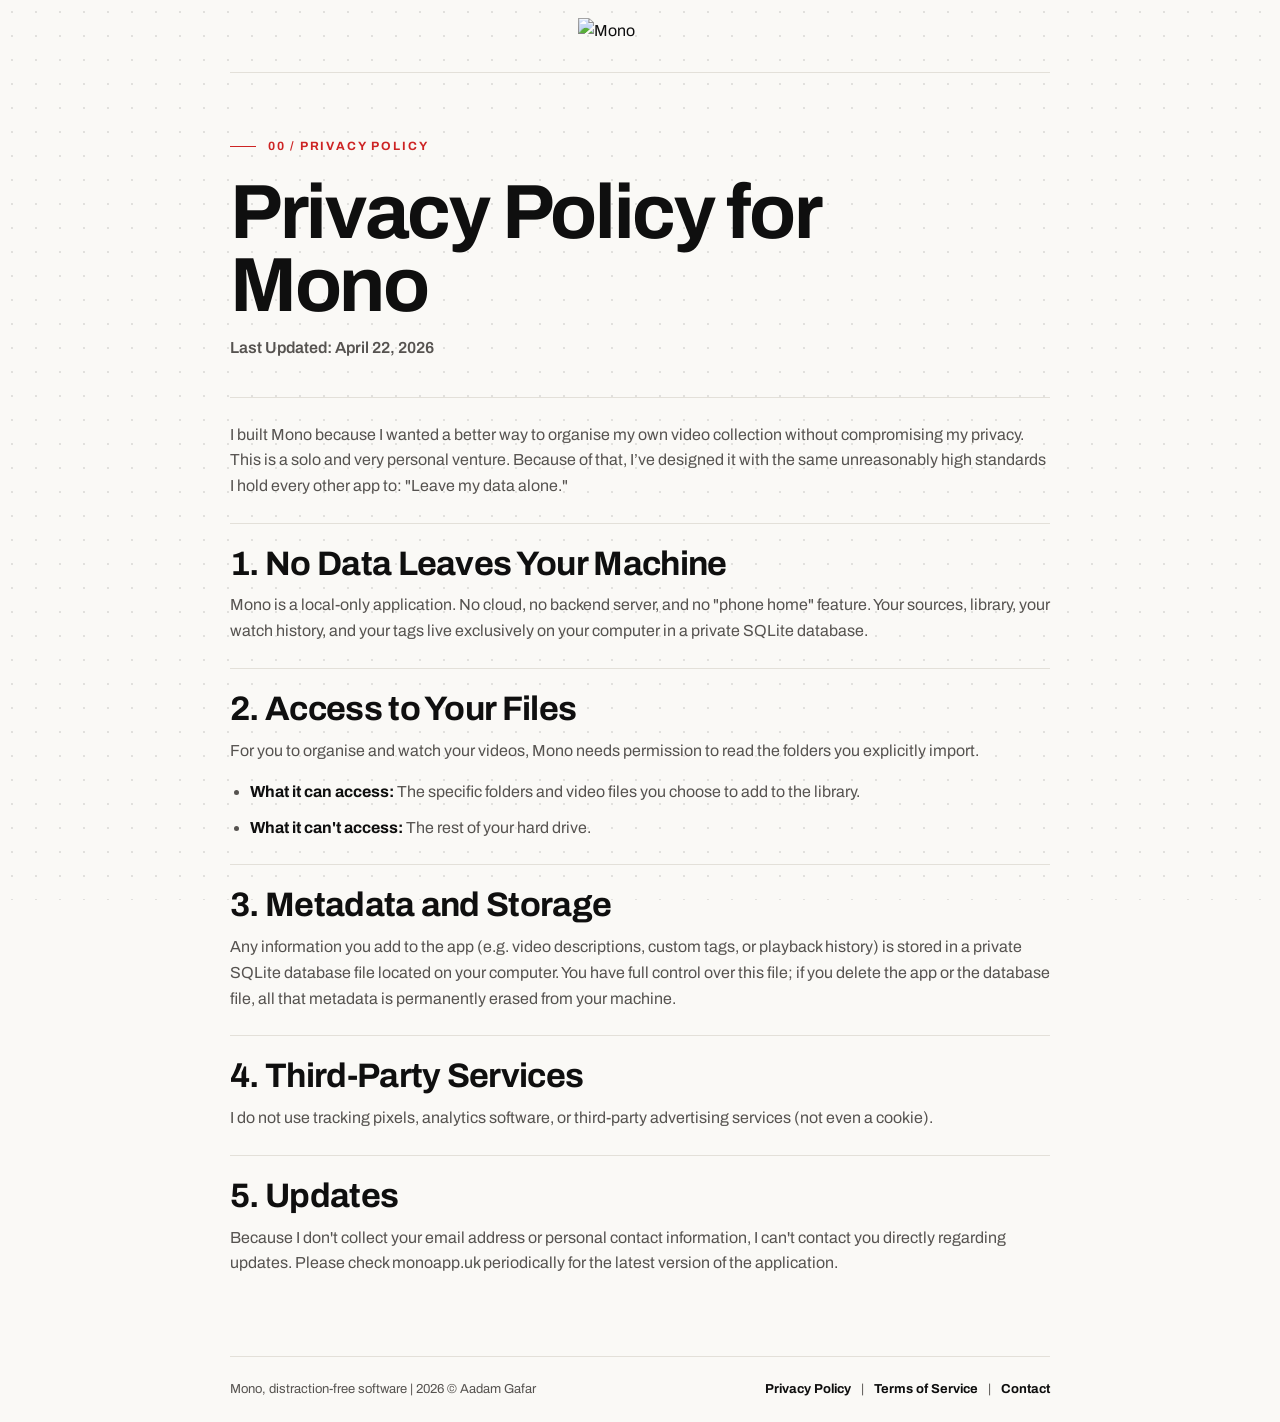
==== privacy.html @ bc96326a "Design spice" ====
<!DOCTYPE html>
<html lang="en">

<head>
  <meta charset="UTF-8">
  <meta name="viewport" content="width=device-width, initial-scale=1.0">
  <meta name="description" content="Privacy policy for Mono, distraction-free software">
  <meta property="og:title" content="Mono Privacy Policy">
  <meta property="og:description" content="Privacy policy for Mono, distraction-free software">
  <meta property="og:type" content="website">
  <meta property="og:url" content="https://monoapp.uk/privacy.html">
  <title>Privacy Policy | Mono</title>
  <link rel="preconnect" href="https://fonts.googleapis.com">
  <link rel="preconnect" href="https://fonts.gstatic.com" crossorigin>
  <link href="https://fonts.googleapis.com/css2?family=Archivo:wght@400;500;600;700&display=swap" rel="stylesheet">
  <link rel="stylesheet" href="style.css">
  <link rel="icon" type="image/svg+xml" href="art/icon.svg">
</head>

<body>
  <header class="site-header" aria-label="Site header">
    <a class="brand" href="index.html" aria-label="Mono home">
      <img src="art/logo_dark_text.svg" alt="Mono" width="124" height="36">
    </a>
  </header>

  <main>
    <article class="policy-page" aria-labelledby="privacy-title">
      <div class="section-label">00 / Privacy Policy</div>
      <h1 id="privacy-title">Privacy Policy for Mono</h1>
      <p class="policy-updated">Last Updated: April 22, 2026</p>

      <section class="policy-section">
        <p>
          I built Mono because I wanted a better way to organise my own video collection without compromising my
          privacy. This is a solo and very personal venture. Because of that, I’ve designed it with the same
          unreasonably high standards I hold every other app to: "Leave my data alone."
        </p>
      </section>

      <section class="policy-section">
        <h2>1. No Data Leaves Your Machine</h2>
        <p>
          Mono is a local-only application. No cloud, no backend server, and no "phone home" feature. Your sources,
          library, your watch history, and your tags live exclusively on your computer in a private SQLite database.
        </p>
      </section>

      <section class="policy-section">
        <h2>2. Access to Your Files</h2>
        <p>
          For you to organise and watch your videos, Mono needs permission to read the folders you explicitly import.
        </p>
        <ul class="policy-list">
          <li><strong>What it can access:</strong> The specific folders and video files you choose to add to the
            library.</li>
          <li><strong>What it can't access:</strong> The rest of your hard drive.</li>
        </ul>
      </section>

      <section class="policy-section">
        <h2>3. Metadata and Storage</h2>
        <p>
          Any information you add to the app (e.g. video descriptions, custom tags, or playback history) is stored in a
          private SQLite database file located on your computer. You have full control over this file; if you delete the
          app or the database file, all that metadata is permanently erased from your machine.
        </p>
      </section>

      <section class="policy-section">
        <h2>4. Third-Party Services</h2>
        <p>
          I do not use tracking pixels, analytics software, or third-party advertising services (not even a cookie).
        </p>
      </section>

      <section class="policy-section">
        <h2>5. Updates</h2>
        <p>
          Because I don't collect your email address or personal contact information, I can't contact you directly
          regarding updates. Please check monoapp.uk periodically for the latest version of the application.
        </p>
      </section>
    </article>
  </main>

  <footer class="site-footer">
    <p>Mono, distraction-free software | 2026 &copy; Aadam Gafar</p>
    <nav class="footer-links" aria-label="Footer links">
      <a href="privacy.html" aria-current="page">Privacy Policy</a>
      <span aria-hidden="true">|</span>
      <a href="terms.html">Terms of Service</a>
      <span aria-hidden="true">|</span>
      <a href="mailto:contact@monoapp.uk">Contact</a>
    </nav>
  </footer>

  <script>
    (function () {
      var mq = window.matchMedia;
      if (!mq || !mq('(pointer: fine)').matches || mq('(prefers-reduced-motion: reduce)').matches) return;

      var canvas = document.createElement('canvas');
      canvas.className = 'dot-canvas';
      canvas.setAttribute('aria-hidden', 'true');
      var ctx = canvas.getContext('2d');
      if (!ctx) return;
      document.body.appendChild(canvas);
      document.documentElement.classList.add('dotfield');

      var GAP = 24, HALF = 12, DOT = 1.1, RADIUS = 116, STRENGTH = 18, TAU = Math.PI * 2;
      var dpr = Math.min(window.devicePixelRatio || 1, 2);
      var w = 0, h = 0, cols = 0, rows = 0;
      var mx = 0, my = 0, active = false, frame = 0;

      function size() {
        dpr = Math.min(window.devicePixelRatio || 1, 2);
        w = window.innerWidth;
        h = window.innerHeight;
        canvas.width = Math.round(w * dpr);
        canvas.height = Math.round(h * dpr);
        canvas.style.width = w + 'px';
        canvas.style.height = h + 'px';
        ctx.setTransform(dpr, 0, 0, dpr, 0, 0);
        cols = Math.ceil(w / GAP);
        rows = Math.ceil(h / GAP);
        draw();
      }

      function draw() {
        frame = 0;
        ctx.clearRect(0, 0, w, h);
        ctx.fillStyle = 'rgba(15, 15, 15, 0.12)';
        ctx.beginPath();
        for (var gx = 0; gx <= cols; gx++) {
          for (var gy = 0; gy <= rows; gy++) {
            var x = gx * GAP + HALF;
            var y = gy * GAP + HALF;
            if (active) {
              var dx = x - mx, dy = y - my;
              var d = Math.sqrt(dx * dx + dy * dy);
              if (d < RADIUS && d > 0.001) {
                var push = STRENGTH * (1 - d / RADIUS);
                x += (dx / d) * push;
                y += (dy / d) * push;
              }
            }
            ctx.moveTo(x + DOT, y);
            ctx.arc(x, y, DOT, 0, TAU);
          }
        }
        ctx.fill();
      }

      function schedule() {
        if (!frame) frame = requestAnimationFrame(draw);
      }

      window.addEventListener('pointermove', function (e) {
        mx = e.clientX;
        my = e.clientY;
        active = true;
        schedule();
      }, { passive: true });

      document.addEventListener('mouseleave', function () {
        active = false;
        schedule();
      });

      var resizeFrame = 0;
      window.addEventListener('resize', function () {
        if (!resizeFrame) {
          resizeFrame = requestAnimationFrame(function () {
            resizeFrame = 0;
            size();
          });
        }
      });

      size();
    })();
  </script>
</body>

</html>
---- style.css ----
* {
  box-sizing: border-box;
}

:root {
  --color-text: #0f0f0f;
  --color-muted: #565350;
  --color-line: #e3e0d9;
  --color-bg: #ffffff;
  --color-bg-soft: #faf9f6;
  --color-red: #cd2424;
  --color-red-bright: #e8392c;
  --max-width: 820px;
  --gutter: clamp(20px, 4vw, 40px);
  --ease: cubic-bezier(0.22, 1, 0.36, 1);
  --ease-soft: cubic-bezier(0.2, 0.8, 0.2, 1);
}

html {
  min-height: 100%;
  scroll-behavior: smooth;
}

body {
  position: relative;
  display: flex;
  flex-direction: column;
  min-height: 100vh;
  margin: 0;
  background-color: var(--color-bg-soft);
  color: var(--color-text);
  font-family: "Archivo", Arial, Helvetica, sans-serif;
  font-size: 16px;
  line-height: 1.6;
  font-feature-settings: "kern" 1, "liga" 1;
  text-rendering: optimizeLegibility;
  -webkit-font-smoothing: antialiased;
  -moz-osx-font-smoothing: grayscale;
}

/*
 * Static dot grid — the no-JS / touch / reduced-motion fallback. When the
 * interactive canvas (.dot-canvas) is mounted, .dotfield hides this layer so
 * the two never stack.
 */
body::before {
  content: "";
  position: fixed;
  inset: 0;
  z-index: -1;
  pointer-events: none;
  background-image: radial-gradient(circle at center, rgba(15, 15, 15, 0.12) 0 1.1px, transparent 1.6px);
  background-size: 24px 24px;
}

.dotfield body::before {
  display: none;
}

/* Interactive dot field: dots are pushed away from the cursor. */
.dot-canvas {
  position: fixed;
  inset: 0;
  z-index: -1;
  pointer-events: none;
}

main {
  flex: 1;
}

::selection {
  background: var(--color-red);
  color: #ffffff;
}

@keyframes enter-soft {
  from {
    opacity: 0;
    transform: translateY(10px);
  }

  to {
    opacity: 1;
    transform: translateY(0);
  }
}

img {
  display: block;
  max-width: 100%;
  height: auto;
}

a {
  color: inherit;
  text-decoration: none;
}

a:focus-visible,
button:focus-visible {
  outline: 2px solid var(--color-red);
  outline-offset: 4px;
}

/* ---------- Header ---------- */

.site-header {
  display: flex;
  align-items: center;
  justify-content: center;
  width: min(100% - 2 * var(--gutter), var(--max-width));
  margin: 0 auto;
  padding: 18px 0;
  animation: enter-soft 520ms var(--ease-soft) both;
}

.brand {
  display: inline-flex;
  align-items: center;
}

.brand img {
  width: 124px;
  height: auto;
}

/* ---------- Type ---------- */

.eyebrow,
.section-label {
  margin: 0 0 18px;
  color: var(--color-red);
  font-size: 12px;
  font-weight: 700;
  letter-spacing: 0.12em;
  line-height: 1.2;
  text-transform: uppercase;
}

.section-label {
  display: inline-flex;
  align-items: center;
  gap: 12px;
  margin-bottom: 22px;
  letter-spacing: 0.16em;
  font-variant-numeric: tabular-nums;
}

.section-label::before {
  content: "";
  width: 26px;
  height: 1px;
  background: var(--color-red);
}

h1,
h2,
h3,
p {
  margin-top: 0;
}

h1 {
  max-width: 760px;
  margin-bottom: 16px;
  font-size: clamp(42px, 6vw, 78px);
  font-weight: 700;
  line-height: 0.96;
  letter-spacing: -0.03em;
}

h2 {
  margin-bottom: 18px;
  font-size: clamp(34px, 4.4vw, 58px);
  font-weight: 700;
  line-height: 0.97;
  letter-spacing: -0.03em;
}

h3 {
  margin-bottom: 10px;
  font-size: 21px;
  line-height: 1.2;
}

.product-copy p,
.product-download {
  color: var(--color-muted);
}

.product-copy > p {
  max-width: 46ch;
}

/* ---------- Download buttons ---------- */

.store-links {
  display: flex;
  flex-wrap: wrap;
  gap: 12px;
}

.download-link {
  display: inline-flex;
  align-items: center;
  justify-content: center;
  gap: 10px;
  min-height: 46px;
  border: 1px solid var(--color-red);
  padding: 12px 18px;
  background: var(--color-red);
  color: #ffffff;
  font-size: 14px;
  font-weight: 700;
  line-height: 1;
  transition: background-color 0.3s var(--ease), border-color 0.3s var(--ease);
}

.download-link:hover {
  background: var(--color-text);
  border-color: var(--color-text);
}

.download-link-icon {
  width: 18px;
  height: 18px;
  flex: 0 0 18px;
  filter: brightness(0) invert(1);
}

/* ---------- Product sections ---------- */

.product-section {
  width: min(100% - 2 * var(--gutter), var(--max-width));
  margin: 0 auto;
  border-top: 1px solid var(--color-line);
  padding: clamp(56px, 9vw, 124px) 0;
}

.product-section:first-of-type {
  padding-top: clamp(40px, 6vw, 84px);
}

.product-grid {
  display: grid;
  grid-template-columns: minmax(0, 1.05fr) minmax(280px, 0.95fr);
  align-items: center;
  gap: clamp(32px, 5vw, 84px);
}

.product-grid-visual-first {
  grid-template-columns: minmax(280px, 0.95fr) minmax(0, 1.05fr);
}

.product-grid-visual-first .product-copy {
  grid-column: 2;
}

.product-grid-visual-first .product-visual {
  grid-column: 1;
  grid-row: 1;
}

.product-copy {
  max-width: 560px;
}

.feature-list {
  display: grid;
  gap: 0;
  margin: 26px 0 0;
  padding: 0;
  list-style: none;
}

.feature-list li {
  border-top: 1px solid var(--color-line);
  padding: 13px 0;
  font-weight: 600;
}

.product-download {
  margin-top: 28px;
}

/* ---------- Product visual ---------- */

.product-visual {
  margin: 0;
}

/* ---------- Policy pages ---------- */

.policy-page {
  width: min(100% - 2 * var(--gutter), 820px);
  margin: 0 auto;
  border-top: 1px solid var(--color-line);
  padding: clamp(32px, 5vw, 56px) 0 64px;
  animation: enter-soft 560ms var(--ease-soft) both;
}

.policy-page h1 {
  margin-bottom: 12px;
}

.policy-updated {
  margin-bottom: 36px;
  color: var(--color-muted);
  font-weight: 600;
}

.policy-section {
  border-top: 1px solid var(--color-line);
  padding: 24px 0 0;
  animation: enter-soft 560ms var(--ease-soft) both;
}

.policy-section + .policy-section {
  margin-top: 24px;
}

.policy-section h2 {
  margin-bottom: 12px;
  font-size: clamp(24px, 3vw, 34px);
  letter-spacing: -0.02em;
}

.policy-section p {
  color: var(--color-muted);
}

.policy-section a {
  color: var(--color-red);
  font-weight: 600;
}

.policy-list {
  display: grid;
  gap: 10px;
  margin: 14px 0 0;
  padding-left: 20px;
  color: var(--color-muted);
}

.policy-list strong {
  color: var(--color-text);
}

.policy-contact {
  margin-top: 8px;
}

/* ---------- Footer ---------- */

.site-footer {
  display: flex;
  align-items: center;
  justify-content: space-between;
  gap: 16px;
  width: min(100% - 2 * var(--gutter), var(--max-width));
  margin: auto auto 0;
  border-top: 1px solid var(--color-line);
  padding: 22px 0;
  color: var(--color-muted);
  font-size: 13px;
  animation: enter-soft 520ms var(--ease-soft) 240ms both;
}

.site-footer p {
  margin: 0;
}

.footer-links {
  display: inline-flex;
  align-items: center;
  gap: 10px;
  color: var(--color-muted);
}

.site-footer a {
  color: var(--color-text);
  font-weight: 700;
  white-space: nowrap;
  transition: color 0.3s var(--ease);
}

.footer-links a:hover {
  color: var(--color-red);
}

/* ---------- Scroll reveal (progressive enhancement) ---------- */

html.js .reveal {
  opacity: 0;
  transform: translateY(22px);
  transition: opacity 0.85s var(--ease), transform 0.85s var(--ease);
  will-change: opacity, transform;
}

html.js .product-visual.reveal {
  transform: translateY(26px) scale(0.99);
  transition-delay: 0.08s;
}

html.js .reveal.is-visible {
  opacity: 1;
  transform: none;
}

/* ---------- Responsive ---------- */

@media (max-width: 900px) {
  .store-links {
    align-items: flex-start;
  }

  .product-grid,
  .product-grid-visual-first {
    grid-template-columns: 1fr;
  }

  .product-grid-visual-first .product-copy,
  .product-grid-visual-first .product-visual {
    grid-column: auto;
    grid-row: auto;
  }

  .product-copy {
    max-width: none;
    width: 100%;
  }
}

@media (max-width: 560px) {
  .site-footer,
  .product-section,
  .policy-page {
    width: min(100% - 24px, var(--max-width));
  }

  .download-link {
    width: 100%;
  }

  .site-footer {
    align-items: flex-start;
    flex-direction: column;
  }

  .site-footer a {
    white-space: normal;
  }
}

@media (prefers-reduced-motion: reduce) {
  *,
  *::before,
  *::after {
    animation-duration: 1ms !important;
    animation-iteration-count: 1 !important;
    scroll-behavior: auto !important;
  }

  html.js .reveal {
    opacity: 1 !important;
    transform: none !important;
    transition: none !important;
  }
}
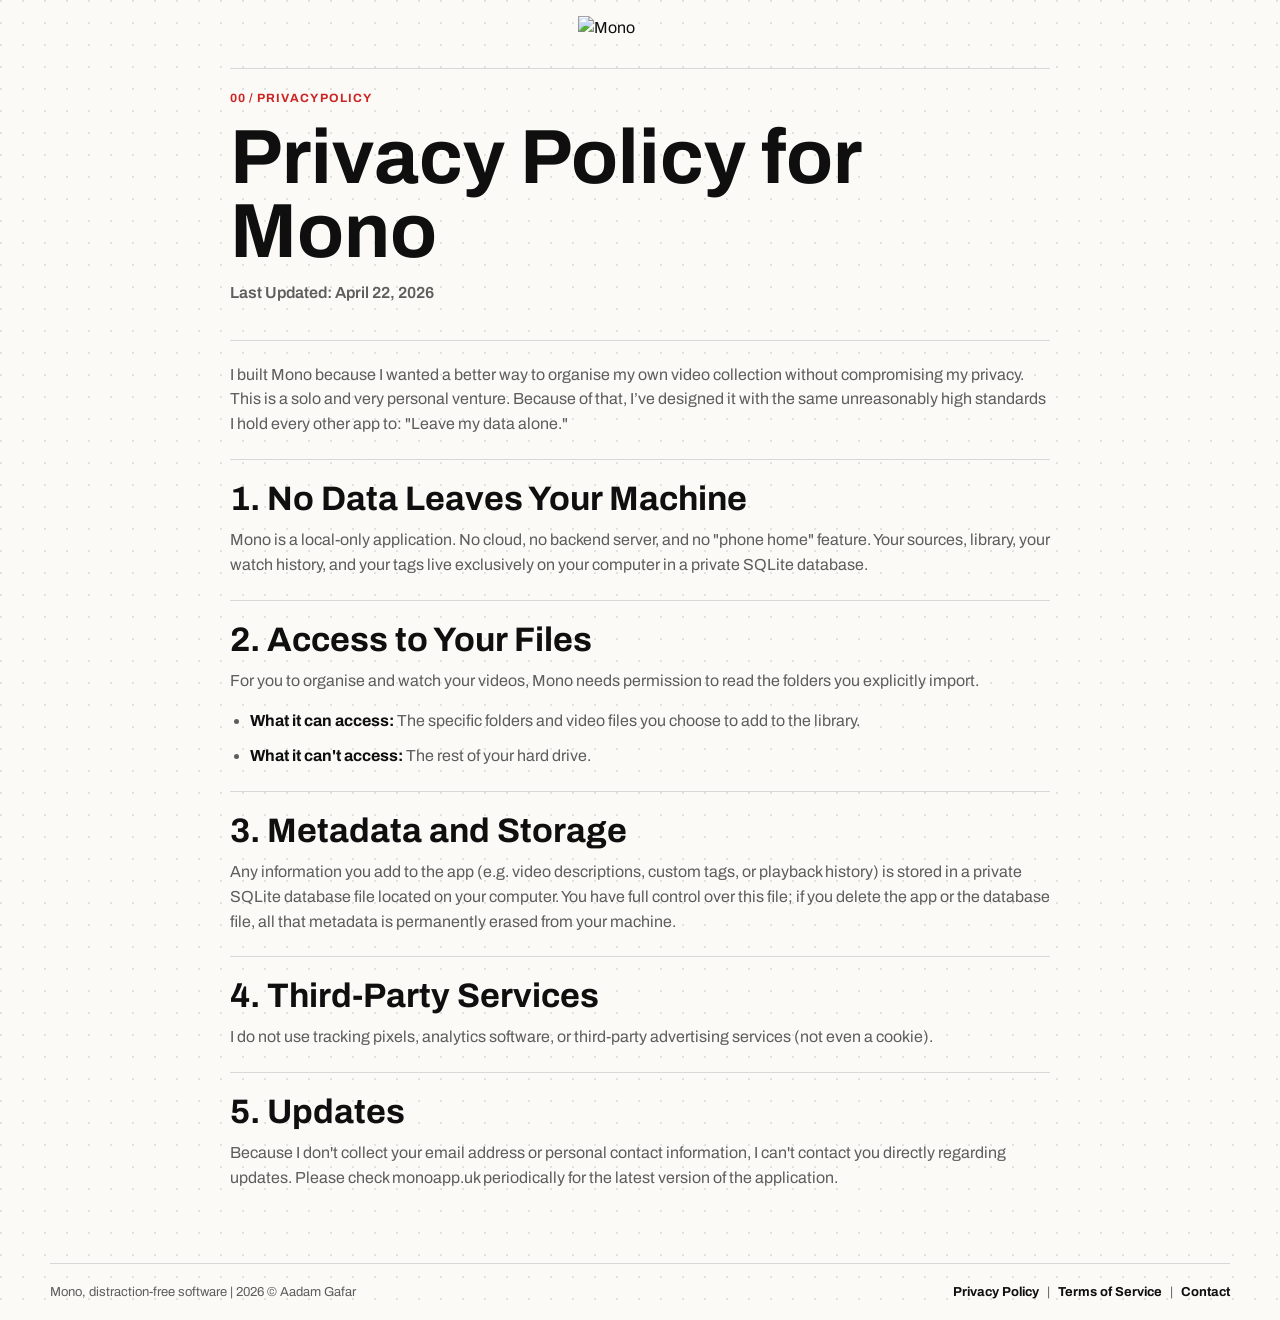
==== commit 29d9f460: "Revert "Design spice" This reverts commit bc96326ad27dcc30fa6c49ba5573e80864a819ed." ====
--- a/privacy.html
+++ b/privacy.html
@@ -94,93 +94,6 @@
       <a href="mailto:contact@monoapp.uk">Contact</a>
     </nav>
   </footer>
-
-  <script>
-    (function () {
-      var mq = window.matchMedia;
-      if (!mq || !mq('(pointer: fine)').matches || mq('(prefers-reduced-motion: reduce)').matches) return;
-
-      var canvas = document.createElement('canvas');
-      canvas.className = 'dot-canvas';
-      canvas.setAttribute('aria-hidden', 'true');
-      var ctx = canvas.getContext('2d');
-      if (!ctx) return;
-      document.body.appendChild(canvas);
-      document.documentElement.classList.add('dotfield');
-
-      var GAP = 24, HALF = 12, DOT = 1.1, RADIUS = 116, STRENGTH = 18, TAU = Math.PI * 2;
-      var dpr = Math.min(window.devicePixelRatio || 1, 2);
-      var w = 0, h = 0, cols = 0, rows = 0;
-      var mx = 0, my = 0, active = false, frame = 0;
-
-      function size() {
-        dpr = Math.min(window.devicePixelRatio || 1, 2);
-        w = window.innerWidth;
-        h = window.innerHeight;
-        canvas.width = Math.round(w * dpr);
-        canvas.height = Math.round(h * dpr);
-        canvas.style.width = w + 'px';
-        canvas.style.height = h + 'px';
-        ctx.setTransform(dpr, 0, 0, dpr, 0, 0);
-        cols = Math.ceil(w / GAP);
-        rows = Math.ceil(h / GAP);
-        draw();
-      }
-
-      function draw() {
-        frame = 0;
-        ctx.clearRect(0, 0, w, h);
-        ctx.fillStyle = 'rgba(15, 15, 15, 0.12)';
-        ctx.beginPath();
-        for (var gx = 0; gx <= cols; gx++) {
-          for (var gy = 0; gy <= rows; gy++) {
-            var x = gx * GAP + HALF;
-            var y = gy * GAP + HALF;
-            if (active) {
-              var dx = x - mx, dy = y - my;
-              var d = Math.sqrt(dx * dx + dy * dy);
-              if (d < RADIUS && d > 0.001) {
-                var push = STRENGTH * (1 - d / RADIUS);
-                x += (dx / d) * push;
-                y += (dy / d) * push;
-              }
-            }
-            ctx.moveTo(x + DOT, y);
-            ctx.arc(x, y, DOT, 0, TAU);
-          }
-        }
-        ctx.fill();
-      }
-
-      function schedule() {
-        if (!frame) frame = requestAnimationFrame(draw);
-      }
-
-      window.addEventListener('pointermove', function (e) {
-        mx = e.clientX;
-        my = e.clientY;
-        active = true;
-        schedule();
-      }, { passive: true });
-
-      document.addEventListener('mouseleave', function () {
-        active = false;
-        schedule();
-      });
-
-      var resizeFrame = 0;
-      window.addEventListener('resize', function () {
-        if (!resizeFrame) {
-          resizeFrame = requestAnimationFrame(function () {
-            resizeFrame = 0;
-            size();
-          });
-        }
-      });
-
-      size();
-    })();
-  </script>
 </body>
 
 </html>
--- a/style.css
+++ b/style.css
@@ -4,16 +4,12 @@
 
 :root {
   --color-text: #0f0f0f;
-  --color-muted: #565350;
-  --color-line: #e3e0d9;
+  --color-muted: #5d5d5d;
+  --color-line: #d8d8d8;
   --color-bg: #ffffff;
-  --color-bg-soft: #faf9f6;
+  --color-bg-soft: #fbfaf7;
   --color-red: #cd2424;
-  --color-red-bright: #e8392c;
-  --max-width: 820px;
-  --gutter: clamp(20px, 4vw, 40px);
-  --ease: cubic-bezier(0.22, 1, 0.36, 1);
-  --ease-soft: cubic-bezier(0.2, 0.8, 0.2, 1);
+  --max-width: 1180px;
 }
 
 html {
@@ -22,56 +18,23 @@
 }
 
 body {
-  position: relative;
   display: flex;
   flex-direction: column;
   min-height: 100vh;
   margin: 0;
-  background-color: var(--color-bg-soft);
+  background:
+    radial-gradient(circle at 1px 1px, rgba(15, 15, 15, 0.11) 1.15px, transparent 1.35px),
+    linear-gradient(var(--color-bg-soft), var(--color-bg-soft));
+  background-size: 22px 22px, auto;
   color: var(--color-text);
   font-family: "Archivo", Arial, Helvetica, sans-serif;
   font-size: 16px;
-  line-height: 1.6;
-  font-feature-settings: "kern" 1, "liga" 1;
+  line-height: 1.55;
   text-rendering: optimizeLegibility;
-  -webkit-font-smoothing: antialiased;
-  -moz-osx-font-smoothing: grayscale;
-}
-
-/*
- * Static dot grid — the no-JS / touch / reduced-motion fallback. When the
- * interactive canvas (.dot-canvas) is mounted, .dotfield hides this layer so
- * the two never stack.
- */
-body::before {
-  content: "";
-  position: fixed;
-  inset: 0;
-  z-index: -1;
-  pointer-events: none;
-  background-image: radial-gradient(circle at center, rgba(15, 15, 15, 0.12) 0 1.1px, transparent 1.6px);
-  background-size: 24px 24px;
-}
-
-.dotfield body::before {
-  display: none;
-}
-
-/* Interactive dot field: dots are pushed away from the cursor. */
-.dot-canvas {
-  position: fixed;
-  inset: 0;
-  z-index: -1;
-  pointer-events: none;
 }
 
 main {
   flex: 1;
-}
-
-::selection {
-  background: var(--color-red);
-  color: #ffffff;
 }
 
 @keyframes enter-soft {
@@ -86,6 +49,28 @@
   }
 }
 
+@keyframes enter-visual {
+  from {
+    opacity: 0;
+    transform: translateY(8px) scale(0.985);
+  }
+
+  to {
+    opacity: 1;
+    transform: translateY(0) scale(1);
+  }
+}
+
+@keyframes draw-divider {
+  from {
+    border-top-color: transparent;
+  }
+
+  to {
+    border-top-color: var(--color-line);
+  }
+}
+
 img {
   display: block;
   max-width: 100%;
@@ -103,16 +88,14 @@
   outline-offset: 4px;
 }
 
-/* ---------- Header ---------- */
-
 .site-header {
   display: flex;
   align-items: center;
   justify-content: center;
-  width: min(100% - 2 * var(--gutter), var(--max-width));
+  width: min(100% - 32px, var(--max-width));
   margin: 0 auto;
-  padding: 18px 0;
-  animation: enter-soft 520ms var(--ease-soft) both;
+  padding: 16px 0;
+  animation: enter-soft 480ms cubic-bezier(0.2, 0.8, 0.2, 1) both;
 }
 
 .brand {
@@ -125,33 +108,15 @@
   height: auto;
 }
 
-/* ---------- Type ---------- */
-
 .eyebrow,
 .section-label {
-  margin: 0 0 18px;
+  margin: 0 0 16px;
   color: var(--color-red);
   font-size: 12px;
   font-weight: 700;
-  letter-spacing: 0.12em;
+  letter-spacing: 0.08em;
   line-height: 1.2;
   text-transform: uppercase;
-}
-
-.section-label {
-  display: inline-flex;
-  align-items: center;
-  gap: 12px;
-  margin-bottom: 22px;
-  letter-spacing: 0.16em;
-  font-variant-numeric: tabular-nums;
-}
-
-.section-label::before {
-  content: "";
-  width: 26px;
-  height: 1px;
-  background: var(--color-red);
 }
 
 h1,
@@ -163,19 +128,19 @@
 
 h1 {
   max-width: 760px;
-  margin-bottom: 16px;
+  margin-bottom: 14px;
   font-size: clamp(42px, 6vw, 78px);
   font-weight: 700;
   line-height: 0.96;
-  letter-spacing: -0.03em;
+  letter-spacing: 0;
 }
 
 h2 {
-  margin-bottom: 18px;
-  font-size: clamp(34px, 4.4vw, 58px);
+  margin-bottom: 16px;
+  font-size: clamp(32px, 4vw, 54px);
   font-weight: 700;
-  line-height: 0.97;
-  letter-spacing: -0.03em;
+  line-height: 1;
+  letter-spacing: 0;
 }
 
 h3 {
@@ -189,12 +154,6 @@
   color: var(--color-muted);
 }
 
-.product-copy > p {
-  max-width: 46ch;
-}
-
-/* ---------- Download buttons ---------- */
-
 .store-links {
   display: flex;
   flex-wrap: wrap;
@@ -207,19 +166,11 @@
   justify-content: center;
   gap: 10px;
   min-height: 46px;
-  border: 1px solid var(--color-red);
+  border: 1px solid var(--color-text);
   padding: 12px 18px;
-  background: var(--color-red);
-  color: #ffffff;
   font-size: 14px;
   font-weight: 700;
   line-height: 1;
-  transition: background-color 0.3s var(--ease), border-color 0.3s var(--ease);
-}
-
-.download-link:hover {
-  background: var(--color-text);
-  border-color: var(--color-text);
 }
 
 .download-link-icon {
@@ -229,75 +180,45 @@
   filter: brightness(0) invert(1);
 }
 
-/* ---------- Product sections ---------- */
+.download-link {
+  border-color: var(--color-red);
+  background: var(--color-red);
+  color: #ffffff;
+}
+
+.download-link:hover {
+  background: var(--color-text);
+  border-color: var(--color-text);
+  color: #ffffff;
+}
+
+.product-visual {
+  margin: 0;
+  animation: enter-visual 620ms cubic-bezier(0.2, 0.8, 0.2, 1) both;
+}
 
 .product-section {
-  width: min(100% - 2 * var(--gutter), var(--max-width));
+  width: min(100% - 32px, var(--max-width));
   margin: 0 auto;
   border-top: 1px solid var(--color-line);
-  padding: clamp(56px, 9vw, 124px) 0;
-}
-
-.product-section:first-of-type {
-  padding-top: clamp(40px, 6vw, 84px);
-}
-
-.product-grid {
-  display: grid;
-  grid-template-columns: minmax(0, 1.05fr) minmax(280px, 0.95fr);
-  align-items: center;
-  gap: clamp(32px, 5vw, 84px);
-}
-
-.product-grid-visual-first {
-  grid-template-columns: minmax(280px, 0.95fr) minmax(0, 1.05fr);
-}
-
-.product-grid-visual-first .product-copy {
-  grid-column: 2;
-}
-
-.product-grid-visual-first .product-visual {
-  grid-column: 1;
-  grid-row: 1;
-}
-
-.product-copy {
-  max-width: 560px;
-}
-
-.feature-list {
-  display: grid;
-  gap: 0;
-  margin: 26px 0 0;
-  padding: 0;
-  list-style: none;
-}
-
-.feature-list li {
-  border-top: 1px solid var(--color-line);
-  padding: 13px 0;
-  font-weight: 600;
-}
-
-.product-download {
-  margin-top: 28px;
-}
-
-/* ---------- Product visual ---------- */
-
-.product-visual {
-  margin: 0;
-}
-
-/* ---------- Policy pages ---------- */
+  padding: 18px 0;
+  animation: draw-divider 500ms ease both;
+}
+
+.product-section:nth-child(1) {
+  animation-delay: 80ms;
+}
+
+.product-section:nth-child(2) {
+  animation-delay: 180ms;
+}
 
 .policy-page {
-  width: min(100% - 2 * var(--gutter), 820px);
+  width: min(100% - 32px, 820px);
   margin: 0 auto;
   border-top: 1px solid var(--color-line);
-  padding: clamp(32px, 5vw, 56px) 0 64px;
-  animation: enter-soft 560ms var(--ease-soft) both;
+  padding: 22px 0 56px;
+  animation: draw-divider 500ms ease both;
 }
 
 .policy-page h1 {
@@ -305,34 +226,28 @@
 }
 
 .policy-updated {
-  margin-bottom: 36px;
+  margin-bottom: 34px;
   color: var(--color-muted);
   font-weight: 600;
 }
 
 .policy-section {
   border-top: 1px solid var(--color-line);
-  padding: 24px 0 0;
-  animation: enter-soft 560ms var(--ease-soft) both;
+  padding: 22px 0 0;
+  animation: enter-soft 560ms cubic-bezier(0.2, 0.8, 0.2, 1) both;
 }
 
 .policy-section + .policy-section {
-  margin-top: 24px;
+  margin-top: 22px;
 }
 
 .policy-section h2 {
   margin-bottom: 12px;
   font-size: clamp(24px, 3vw, 34px);
-  letter-spacing: -0.02em;
 }
 
 .policy-section p {
   color: var(--color-muted);
-}
-
-.policy-section a {
-  color: var(--color-red);
-  font-weight: 600;
 }
 
 .policy-list {
@@ -351,20 +266,77 @@
   margin-top: 8px;
 }
 
-/* ---------- Footer ---------- */
+.product-grid {
+  display: grid;
+  grid-template-columns: minmax(0, 1.08fr) minmax(280px, 0.92fr);
+  align-items: center;
+  gap: clamp(12px, 2vw, 24px);
+}
+
+.product-grid-visual-first {
+  grid-template-columns: minmax(280px, 0.92fr) minmax(0, 1.08fr);
+}
+
+.product-grid-visual-first .product-copy {
+  grid-column: 2;
+}
+
+.product-grid-visual-first .product-visual {
+  grid-column: 1;
+  grid-row: 1;
+}
+
+.product-copy {
+  max-width: 560px;
+  animation: enter-soft 560ms cubic-bezier(0.2, 0.8, 0.2, 1) both;
+}
+
+.product-section:nth-child(1) .product-copy {
+  animation-delay: 130ms;
+}
+
+.product-section:nth-child(1) .product-visual {
+  animation-delay: 210ms;
+}
+
+.product-section:nth-child(2) .product-copy {
+  animation-delay: 260ms;
+}
+
+.product-section:nth-child(2) .product-visual {
+  animation-delay: 340ms;
+}
+
+.feature-list {
+  display: grid;
+  gap: 12px;
+  margin: 18px 0 0;
+  padding: 0;
+  list-style: none;
+}
+
+.feature-list li {
+  border-top: 1px solid var(--color-line);
+  padding-top: 10px;
+  font-weight: 600;
+}
+
+.product-download {
+  margin-top: 20px;
+}
 
 .site-footer {
   display: flex;
   align-items: center;
   justify-content: space-between;
   gap: 16px;
-  width: min(100% - 2 * var(--gutter), var(--max-width));
+  width: min(100% - 32px, var(--max-width));
   margin: auto auto 0;
   border-top: 1px solid var(--color-line);
-  padding: 22px 0;
+  padding: 18px 0;
   color: var(--color-muted);
   font-size: 13px;
-  animation: enter-soft 520ms var(--ease-soft) 240ms both;
+  animation: enter-soft 520ms cubic-bezier(0.2, 0.8, 0.2, 1) 440ms both;
 }
 
 .site-footer p {
@@ -374,45 +346,31 @@
 .footer-links {
   display: inline-flex;
   align-items: center;
-  gap: 10px;
-  color: var(--color-muted);
-}
-
-.site-footer a {
+  gap: 8px;
+  color: var(--color-muted);
+}
+
+.site-footer a,
+.footer-links a {
   color: var(--color-text);
   font-weight: 700;
+  text-align: right;
   white-space: nowrap;
-  transition: color 0.3s var(--ease);
-}
-
+}
+
+.site-footer a:hover,
 .footer-links a:hover {
   color: var(--color-red);
 }
 
-/* ---------- Scroll reveal (progressive enhancement) ---------- */
-
-html.js .reveal {
-  opacity: 0;
-  transform: translateY(22px);
-  transition: opacity 0.85s var(--ease), transform 0.85s var(--ease);
-  will-change: opacity, transform;
-}
-
-html.js .product-visual.reveal {
-  transform: translateY(26px) scale(0.99);
-  transition-delay: 0.08s;
-}
-
-html.js .reveal.is-visible {
-  opacity: 1;
-  transform: none;
-}
-
-/* ---------- Responsive ---------- */
-
 @media (max-width: 900px) {
+  .site-header,
   .store-links {
     align-items: flex-start;
+  }
+
+  .site-header {
+    flex-direction: column;
   }
 
   .product-grid,
@@ -430,9 +388,14 @@
     max-width: none;
     width: 100%;
   }
+
+  .product-section {
+    padding: 18px 0;
+  }
 }
 
 @media (max-width: 560px) {
+  .site-header,
   .site-footer,
   .product-section,
   .policy-page {
@@ -448,7 +411,9 @@
     flex-direction: column;
   }
 
-  .site-footer a {
+  .site-footer a,
+  .footer-links a {
+    text-align: left;
     white-space: normal;
   }
 }
@@ -461,10 +426,4 @@
     animation-iteration-count: 1 !important;
     scroll-behavior: auto !important;
   }
-
-  html.js .reveal {
-    opacity: 1 !important;
-    transform: none !important;
-    transition: none !important;
-  }
-}
+}
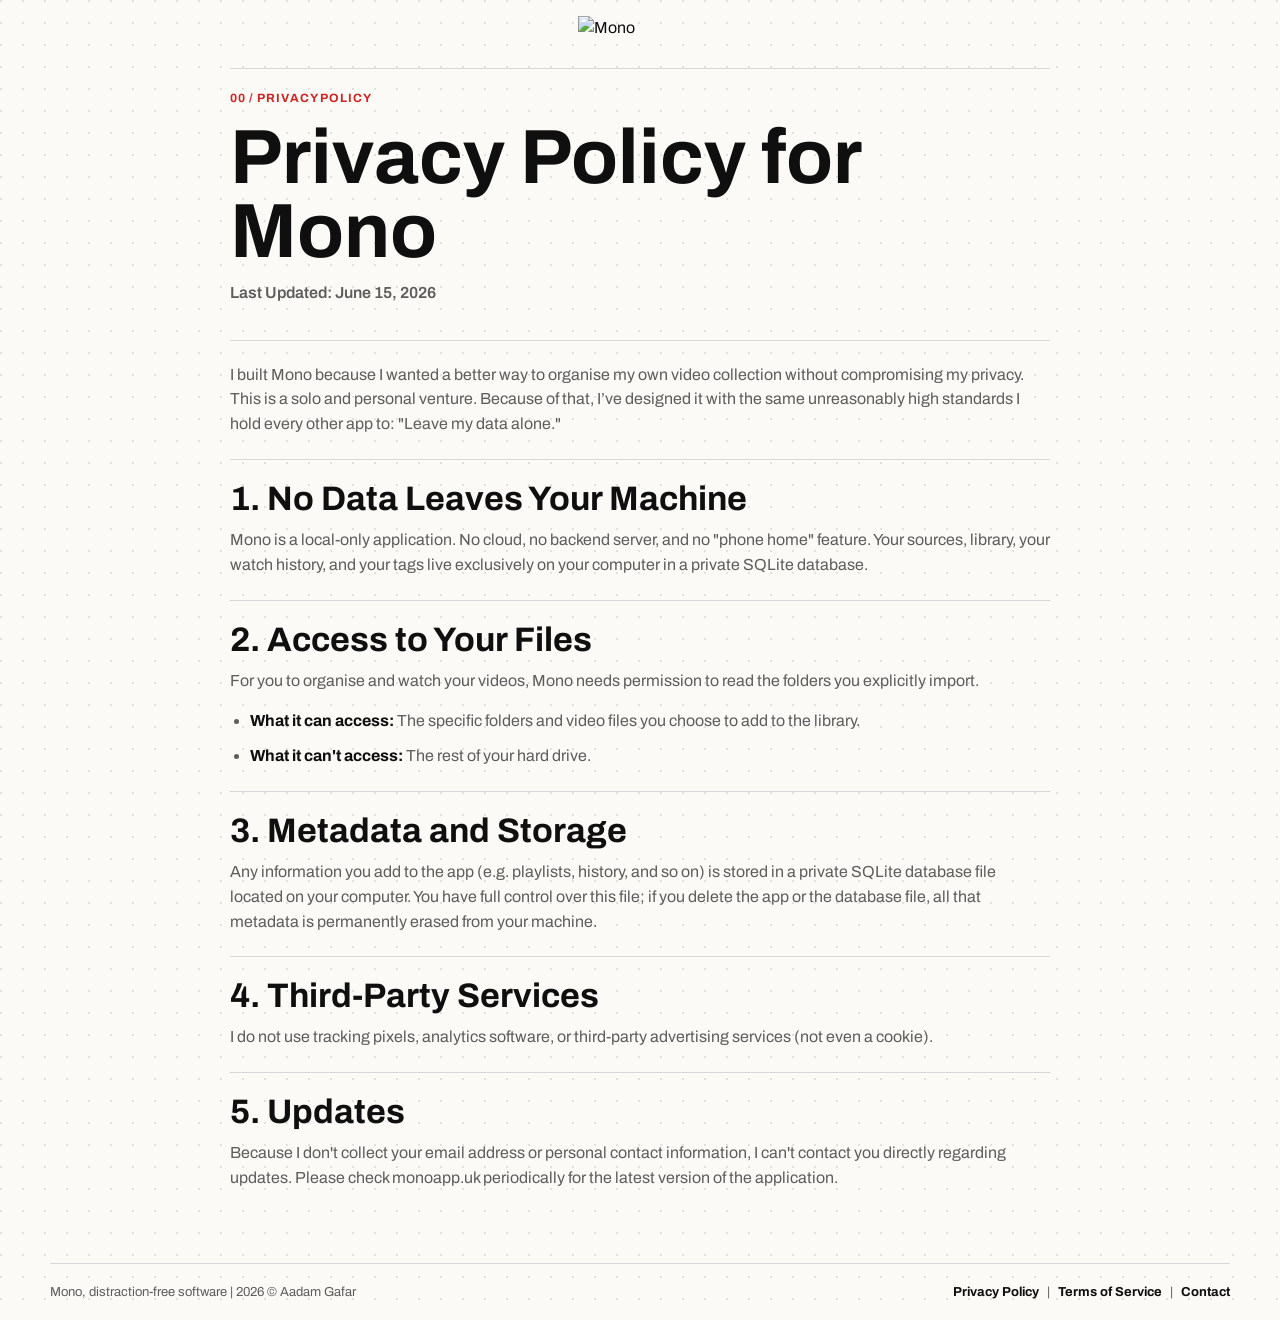
==== commit 6130cde9: "Tightened wording" ====
--- a/privacy.html
+++ b/privacy.html
@@ -28,12 +28,12 @@
     <article class="policy-page" aria-labelledby="privacy-title">
       <div class="section-label">00 / Privacy Policy</div>
       <h1 id="privacy-title">Privacy Policy for Mono</h1>
-      <p class="policy-updated">Last Updated: April 22, 2026</p>
+      <p class="policy-updated">Last Updated: June 15, 2026</p>
 
       <section class="policy-section">
         <p>
           I built Mono because I wanted a better way to organise my own video collection without compromising my
-          privacy. This is a solo and very personal venture. Because of that, I’ve designed it with the same
+          privacy. This is a solo and personal venture. Because of that, I’ve designed it with the same
           unreasonably high standards I hold every other app to: "Leave my data alone."
         </p>
       </section>
@@ -61,7 +61,7 @@
       <section class="policy-section">
         <h2>3. Metadata and Storage</h2>
         <p>
-          Any information you add to the app (e.g. video descriptions, custom tags, or playback history) is stored in a
+          Any information you add to the app (e.g. playlists, history, and so on) is stored in a
           private SQLite database file located on your computer. You have full control over this file; if you delete the
           app or the database file, all that metadata is permanently erased from your machine.
         </p>
--- a/style.css
+++ b/style.css
@@ -198,7 +198,7 @@
 }
 
 .product-section {
-  width: min(100% - 32px, var(--max-width));
+  width: min(100% - 32px, 820px);
   margin: 0 auto;
   border-top: 1px solid var(--color-line);
   padding: 18px 0;
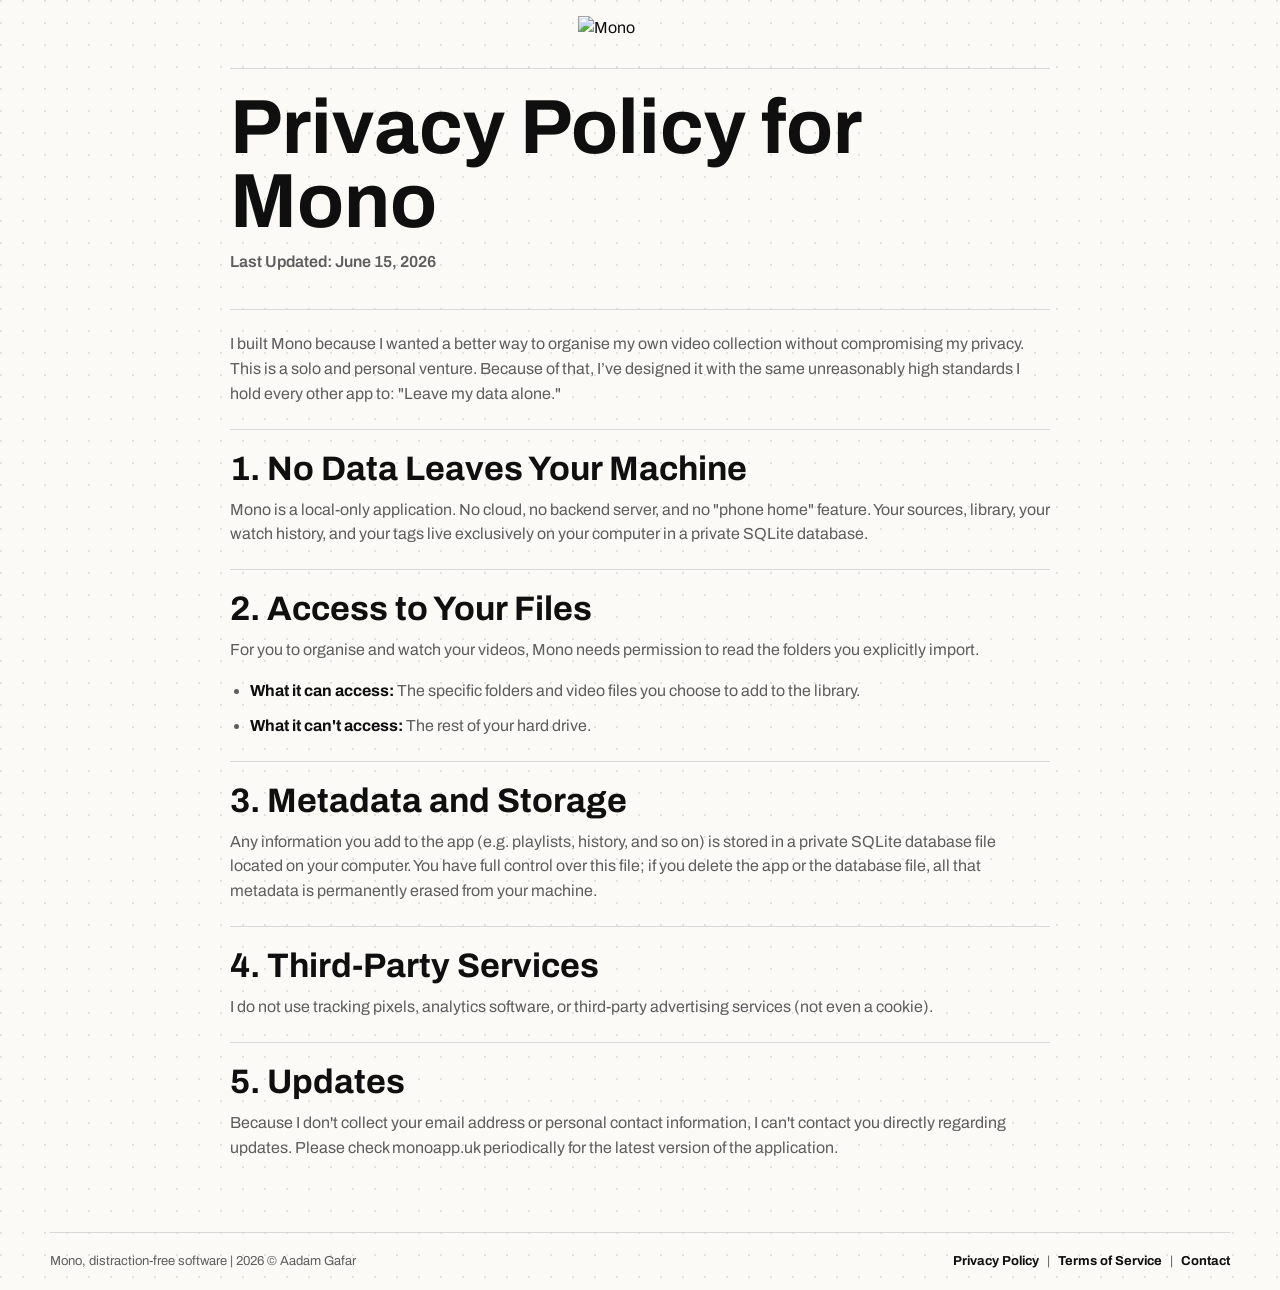
==== commit 8ee979c9: "Removed section labels" ====
--- a/privacy.html
+++ b/privacy.html
@@ -26,7 +26,6 @@
 
   <main>
     <article class="policy-page" aria-labelledby="privacy-title">
-      <div class="section-label">00 / Privacy Policy</div>
       <h1 id="privacy-title">Privacy Policy for Mono</h1>
       <p class="policy-updated">Last Updated: June 15, 2026</p>
 
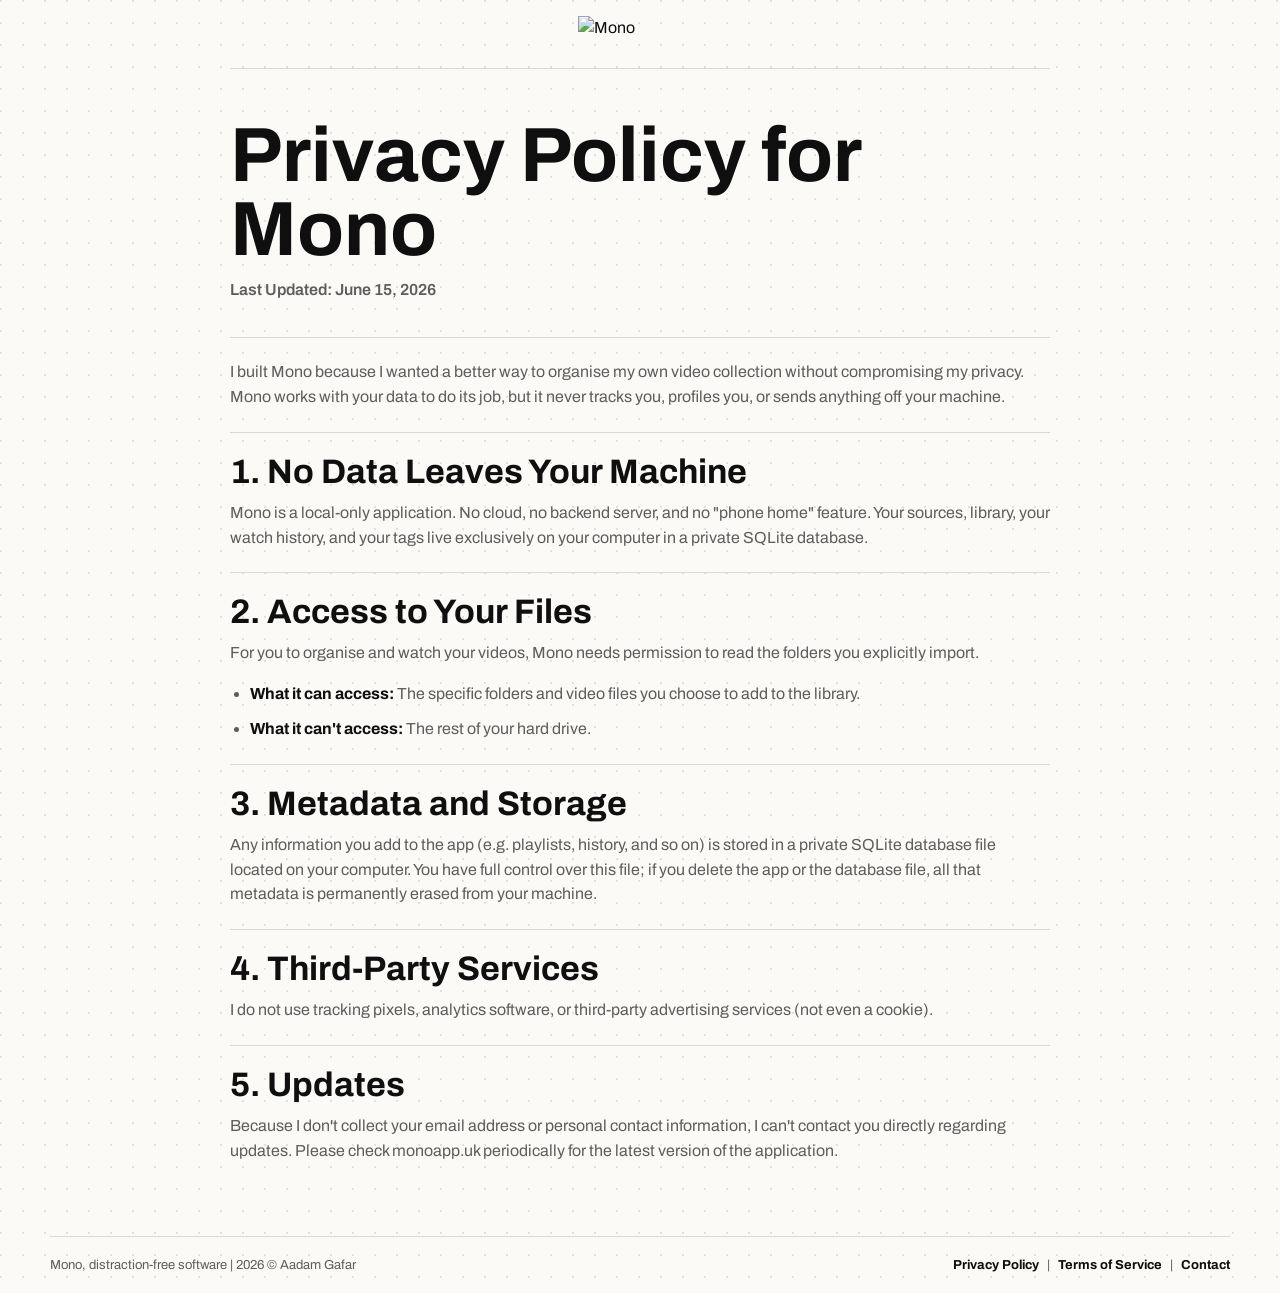
==== commit 16ee0038: "Update privacy.html" ====
--- a/privacy.html
+++ b/privacy.html
@@ -32,8 +32,8 @@
       <section class="policy-section">
         <p>
           I built Mono because I wanted a better way to organise my own video collection without compromising my
-          privacy. This is a solo and personal venture. Because of that, I’ve designed it with the same
-          unreasonably high standards I hold every other app to: "Leave my data alone."
+          privacy. Mono works with your data to do its job, but it never tracks you, profiles you, or sends anything off
+          your machine.
         </p>
       </section>
 
@@ -95,4 +95,4 @@
   </footer>
 </body>
 
-</html>
+</html>
--- a/style.css
+++ b/style.css
@@ -6,7 +6,6 @@
   --color-text: #0f0f0f;
   --color-muted: #5d5d5d;
   --color-line: #d8d8d8;
-  --color-bg: #ffffff;
   --color-bg-soft: #fbfaf7;
   --color-red: #cd2424;
   --max-width: 1180px;
@@ -82,8 +81,7 @@
   text-decoration: none;
 }
 
-a:focus-visible,
-button:focus-visible {
+a:focus-visible {
   outline: 2px solid var(--color-red);
   outline-offset: 4px;
 }
@@ -108,20 +106,8 @@
   height: auto;
 }
 
-.eyebrow,
-.section-label {
-  margin: 0 0 16px;
-  color: var(--color-red);
-  font-size: 12px;
-  font-weight: 700;
-  letter-spacing: 0.08em;
-  line-height: 1.2;
-  text-transform: uppercase;
-}
-
 h1,
 h2,
-h3,
 p {
   margin-top: 0;
 }
@@ -141,12 +127,6 @@
   font-weight: 700;
   line-height: 1;
   letter-spacing: 0;
-}
-
-h3 {
-  margin-bottom: 10px;
-  font-size: 21px;
-  line-height: 1.2;
 }
 
 .product-copy p,
@@ -201,7 +181,7 @@
   width: min(100% - 32px, 820px);
   margin: 0 auto;
   border-top: 1px solid var(--color-line);
-  padding: 18px 0;
+  padding: 50px 0;
   animation: draw-divider 500ms ease both;
 }
 
@@ -217,7 +197,7 @@
   width: min(100% - 32px, 820px);
   margin: 0 auto;
   border-top: 1px solid var(--color-line);
-  padding: 22px 0 56px;
+  padding: 50px 0 56px;
   animation: draw-divider 500ms ease both;
 }
 
@@ -260,10 +240,6 @@
 
 .policy-list strong {
   color: var(--color-text);
-}
-
-.policy-contact {
-  margin-top: 8px;
 }
 
 .product-grid {
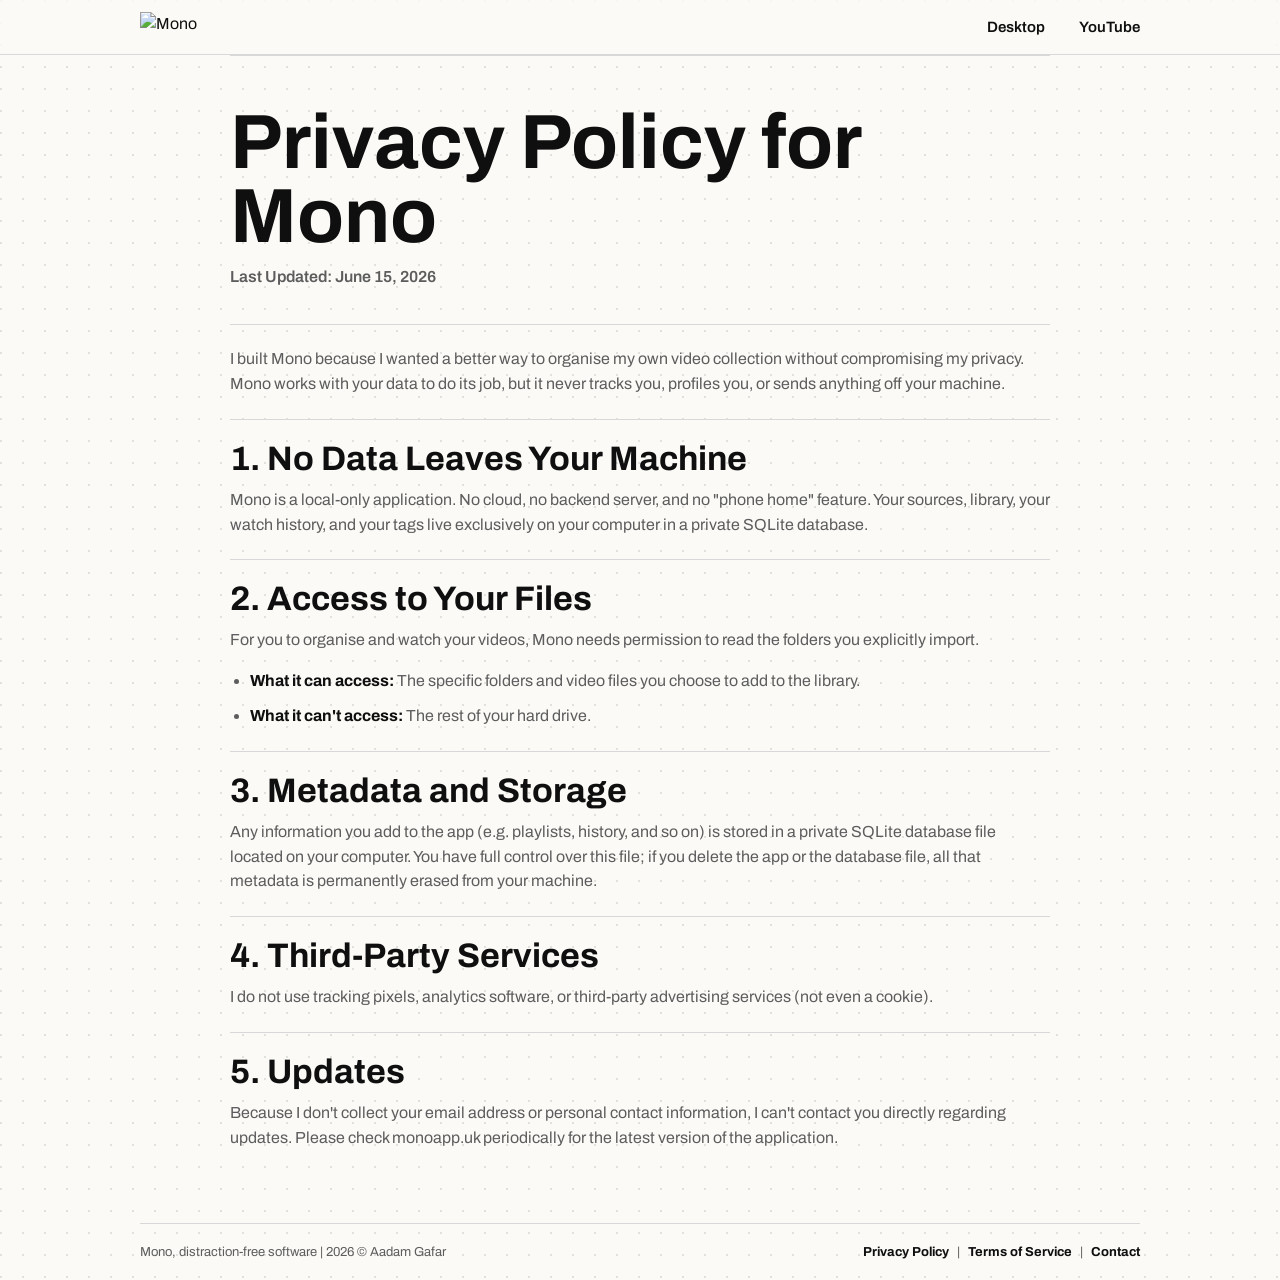
==== commit fafa608e: "Navbar" ====
--- a/privacy.html
+++ b/privacy.html
@@ -19,9 +19,15 @@
 
 <body>
   <header class="site-header" aria-label="Site header">
-    <a class="brand" href="index.html" aria-label="Mono home">
-      <img src="art/logo_dark_text.svg" alt="Mono" width="124" height="36">
-    </a>
+    <nav class="navbar" aria-label="Primary">
+      <a class="brand" href="index.html" aria-label="Mono home">
+        <img src="art/logo_dark_text.svg" alt="Mono" width="104" height="30">
+      </a>
+      <ul class="nav-links">
+        <li><a href="index.html#desktop">Desktop</a></li>
+        <li><a href="index.html#youtube">YouTube</a></li>
+      </ul>
+    </nav>
   </header>
 
   <main>
--- a/style.css
+++ b/style.css
@@ -8,7 +8,7 @@
   --color-line: #d8d8d8;
   --color-bg-soft: #fbfaf7;
   --color-red: #cd2424;
-  --max-width: 1180px;
+  --max-width: 1000px;
 }
 
 html {
@@ -87,13 +87,25 @@
 }
 
 .site-header {
-  display: flex;
-  align-items: center;
-  justify-content: center;
+  position: sticky;
+  top: 0;
+  z-index: 100;
+  width: 100%;
+  border-bottom: 1px solid var(--color-line);
+  background: rgba(251, 250, 247, 0.72);
+  backdrop-filter: saturate(160%) blur(12px);
+  -webkit-backdrop-filter: saturate(160%) blur(12px);
+  animation: enter-soft 480ms cubic-bezier(0.2, 0.8, 0.2, 1) both;
+}
+
+.navbar {
+  display: flex;
+  align-items: center;
+  justify-content: space-between;
+  gap: 16px;
   width: min(100% - 32px, var(--max-width));
   margin: 0 auto;
-  padding: 16px 0;
-  animation: enter-soft 480ms cubic-bezier(0.2, 0.8, 0.2, 1) both;
+  padding: 12px 0;
 }
 
 .brand {
@@ -102,12 +114,33 @@
 }
 
 .brand img {
-  width: 124px;
+  display: block;
+  width: 104px;
   height: auto;
+}
+
+.nav-links {
+  display: flex;
+  align-items: center;
+  gap: clamp(18px, 3vw, 34px);
+  margin: 0;
+  padding: 0;
+  list-style: none;
+}
+
+.nav-links a {
+  font-size: 15px;
+  font-weight: 600;
+  color: var(--color-text);
+}
+
+.nav-links a:hover {
+  color: var(--color-red);
 }
 
 h1,
 h2,
+h3,
 p {
   margin-top: 0;
 }
@@ -129,7 +162,64 @@
   letter-spacing: 0;
 }
 
-.product-copy p,
+.hero {
+  position: relative;
+  isolation: isolate;
+  display: flex;
+  flex-direction: column;
+  align-items: center;
+  width: min(100% - 32px, var(--max-width));
+  margin: 0 auto;
+  padding: clamp(52px, 8vw, 104px) 0 clamp(40px, 6vw, 72px);
+  text-align: center;
+}
+
+/* Cinnabar glow pool that warms the dot grid behind the mark. */
+.hero::before {
+  content: "";
+  position: absolute;
+  z-index: -1;
+  left: 50%;
+  top: 44%;
+  width: min(820px, 94vw);
+  aspect-ratio: 1.35 / 1;
+  transform: translate(-50%, -50%);
+  background: radial-gradient(
+    closest-side,
+    rgba(205, 36, 36, 0.22),
+    rgba(205, 36, 36, 0.1) 48%,
+    rgba(205, 36, 36, 0) 76%
+  );
+  pointer-events: none;
+  animation: hero-glow 7s ease-in-out infinite alternate;
+}
+
+@keyframes hero-glow {
+  from {
+    transform: translate(-50%, -50%) scale(0.92);
+    opacity: 0.8;
+  }
+
+  to {
+    transform: translate(-50%, -50%) scale(1.06);
+    opacity: 1;
+  }
+}
+
+.hero-mark {
+  width: clamp(84px, 11vw, 120px);
+  height: auto;
+  margin-bottom: clamp(16px, 2.2vw, 24px);
+  animation: enter-visual 640ms cubic-bezier(0.2, 0.8, 0.2, 1) both;
+}
+
+.hero h1 {
+  max-width: 18ch;
+  margin-bottom: 14px;
+  animation: enter-soft 560ms cubic-bezier(0.2, 0.8, 0.2, 1) 90ms both;
+}
+
+.product-intro p,
 .product-download {
   color: var(--color-muted);
 }
@@ -172,25 +262,155 @@
   color: #ffffff;
 }
 
-.product-visual {
+.beat {
+  display: flex;
+  flex-direction: column;
+  align-items: center;
+  width: 100%;
+  margin-top: clamp(40px, 6vw, 88px);
+}
+
+.beat-visual {
+  position: relative;
   margin: 0;
-  animation: enter-visual 620ms cubic-bezier(0.2, 0.8, 0.2, 1) both;
+  width: 100%;
+  border: 1px solid var(--color-line);
+  border-radius: 16px;
+  overflow: hidden;
+}
+
+.beat-visual img {
+  display: block;
+  width: 100%;
+}
+
+.beat-visual figcaption {
+  position: absolute;
+  right: 0;
+  bottom: 0;
+  left: 0;
+  padding: clamp(36px, 6vw, 64px) clamp(16px, 2.5vw, 26px) clamp(14px, 2vw, 20px);
+  background: linear-gradient(to top, rgba(0, 0, 0, 0.66) 0%, rgba(0, 0, 0, 0.34) 42%, rgba(0, 0, 0, 0) 100%);
+  color: #ffffff;
+  font-size: clamp(15px, 1.6vw, 19px);
+  font-weight: 600;
+  line-height: 1.35;
+  text-align: left;
+}
+
+/* Carousel
+   --------------------------------------------------------------- */
+.carousel {
+  --carousel-interval: 5s;
+  width: 100%;
+  margin-top: clamp(28px, 4vw, 48px);
+}
+
+.carousel-track {
+  display: flex;
+  overflow-x: auto;
+  scroll-snap-type: x mandatory;
+  scroll-behavior: smooth;
+  scrollbar-width: none;
+  -ms-overflow-style: none;
+}
+
+.carousel-track::-webkit-scrollbar {
+  display: none;
+}
+
+.carousel-slide {
+  flex: 0 0 100%;
+  scroll-snap-align: center;
+  margin-top: 0;
+}
+
+.carousel-controls {
+  display: flex;
+  align-items: center;
+  justify-content: center;
+  gap: 12px;
+  margin-top: clamp(20px, 3vw, 30px);
+}
+
+.carousel-dots {
+  display: inline-flex;
+  align-items: center;
+  gap: 7px;
+  padding: 9px 13px;
+  background: #ffffff;
+  border: 1px solid var(--color-line);
+  border-radius: 999px;
+  box-shadow: 0 6px 18px -10px rgba(15, 15, 15, 0.25);
+}
+
+.carousel-dot {
+  position: relative;
+  width: 26px;
+  height: 6px;
+  padding: 0;
+  border: 0;
+  border-radius: 999px;
+  background: var(--color-line);
+  overflow: hidden;
+  cursor: pointer;
+  appearance: none;
+  -webkit-appearance: none;
+}
+
+.carousel-dot-fill {
+  position: absolute;
+  inset: 0;
+  border-radius: inherit;
+  background: var(--color-text);
+  transform: scaleX(0);
+  transform-origin: left center;
+}
+
+.carousel-dot[data-active] .carousel-dot-fill {
+  transform: scaleX(1);
+}
+
+.carousel.is-playing .carousel-dot[data-active] .carousel-dot-fill {
+  animation: dot-fill var(--carousel-interval) linear forwards;
+}
+
+@keyframes dot-fill {
+  from {
+    transform: scaleX(0);
+  }
+
+  to {
+    transform: scaleX(1);
+  }
+}
+
+.carousel button:focus-visible {
+  outline: 2px solid var(--color-red);
+  outline-offset: 3px;
+}
+
+@media (prefers-reduced-motion: reduce) {
+  .carousel.is-playing .carousel-dot[data-active] .carousel-dot-fill {
+    animation: none;
+  }
+
+  .carousel-track {
+    scroll-behavior: auto;
+  }
 }
 
 .product-section {
-  width: min(100% - 32px, 820px);
+  display: flex;
+  flex-direction: column;
+  align-items: center;
+  width: min(100% - 32px, 860px);
   margin: 0 auto;
   border-top: 1px solid var(--color-line);
-  padding: 50px 0;
+  padding: clamp(36px, 5vw, 60px) 0;
+  scroll-margin-top: 72px;
+  text-align: center;
   animation: draw-divider 500ms ease both;
-}
-
-.product-section:nth-child(1) {
-  animation-delay: 80ms;
-}
-
-.product-section:nth-child(2) {
-  animation-delay: 180ms;
 }
 
 .policy-page {
@@ -242,63 +462,23 @@
   color: var(--color-text);
 }
 
-.product-grid {
-  display: grid;
-  grid-template-columns: minmax(0, 1.08fr) minmax(280px, 0.92fr);
-  align-items: center;
-  gap: clamp(12px, 2vw, 24px);
-}
-
-.product-grid-visual-first {
-  grid-template-columns: minmax(280px, 0.92fr) minmax(0, 1.08fr);
-}
-
-.product-grid-visual-first .product-copy {
-  grid-column: 2;
-}
-
-.product-grid-visual-first .product-visual {
-  grid-column: 1;
-  grid-row: 1;
-}
-
-.product-copy {
-  max-width: 560px;
+.product-intro {
+  max-width: 620px;
   animation: enter-soft 560ms cubic-bezier(0.2, 0.8, 0.2, 1) both;
 }
 
-.product-section:nth-child(1) .product-copy {
-  animation-delay: 130ms;
-}
-
-.product-section:nth-child(1) .product-visual {
-  animation-delay: 210ms;
-}
-
-.product-section:nth-child(2) .product-copy {
-  animation-delay: 260ms;
-}
-
-.product-section:nth-child(2) .product-visual {
-  animation-delay: 340ms;
-}
-
-.feature-list {
-  display: grid;
-  gap: 12px;
-  margin: 18px 0 0;
-  padding: 0;
-  list-style: none;
-}
-
-.feature-list li {
-  border-top: 1px solid var(--color-line);
-  padding-top: 10px;
+.product-intro p {
+  margin: 0;
+}
+
+.product-intro .hl {
+  color: var(--color-red);
   font-weight: 600;
 }
 
 .product-download {
-  margin-top: 20px;
+  justify-content: center;
+  margin-top: clamp(40px, 6vw, 88px);
 }
 
 .site-footer {
@@ -339,39 +519,19 @@
   color: var(--color-red);
 }
 
-@media (max-width: 900px) {
-  .site-header,
-  .store-links {
-    align-items: flex-start;
-  }
-
-  .site-header {
-    flex-direction: column;
-  }
-
-  .product-grid,
-  .product-grid-visual-first {
-    grid-template-columns: 1fr;
-  }
-
-  .product-grid-visual-first .product-copy,
-  .product-grid-visual-first .product-visual {
-    grid-column: auto;
-    grid-row: auto;
-  }
-
-  .product-copy {
-    max-width: none;
-    width: 100%;
-  }
-
-  .product-section {
-    padding: 18px 0;
+@supports (animation-timeline: view()) {
+  @media (prefers-reduced-motion: no-preference) {
+    .carousel {
+      opacity: 0;
+      animation: enter-visual 1ms linear both;
+      animation-timeline: view();
+      animation-range: entry 5% cover 20%;
+    }
   }
 }
 
 @media (max-width: 560px) {
-  .site-header,
+  .navbar,
   .site-footer,
   .product-section,
   .policy-page {
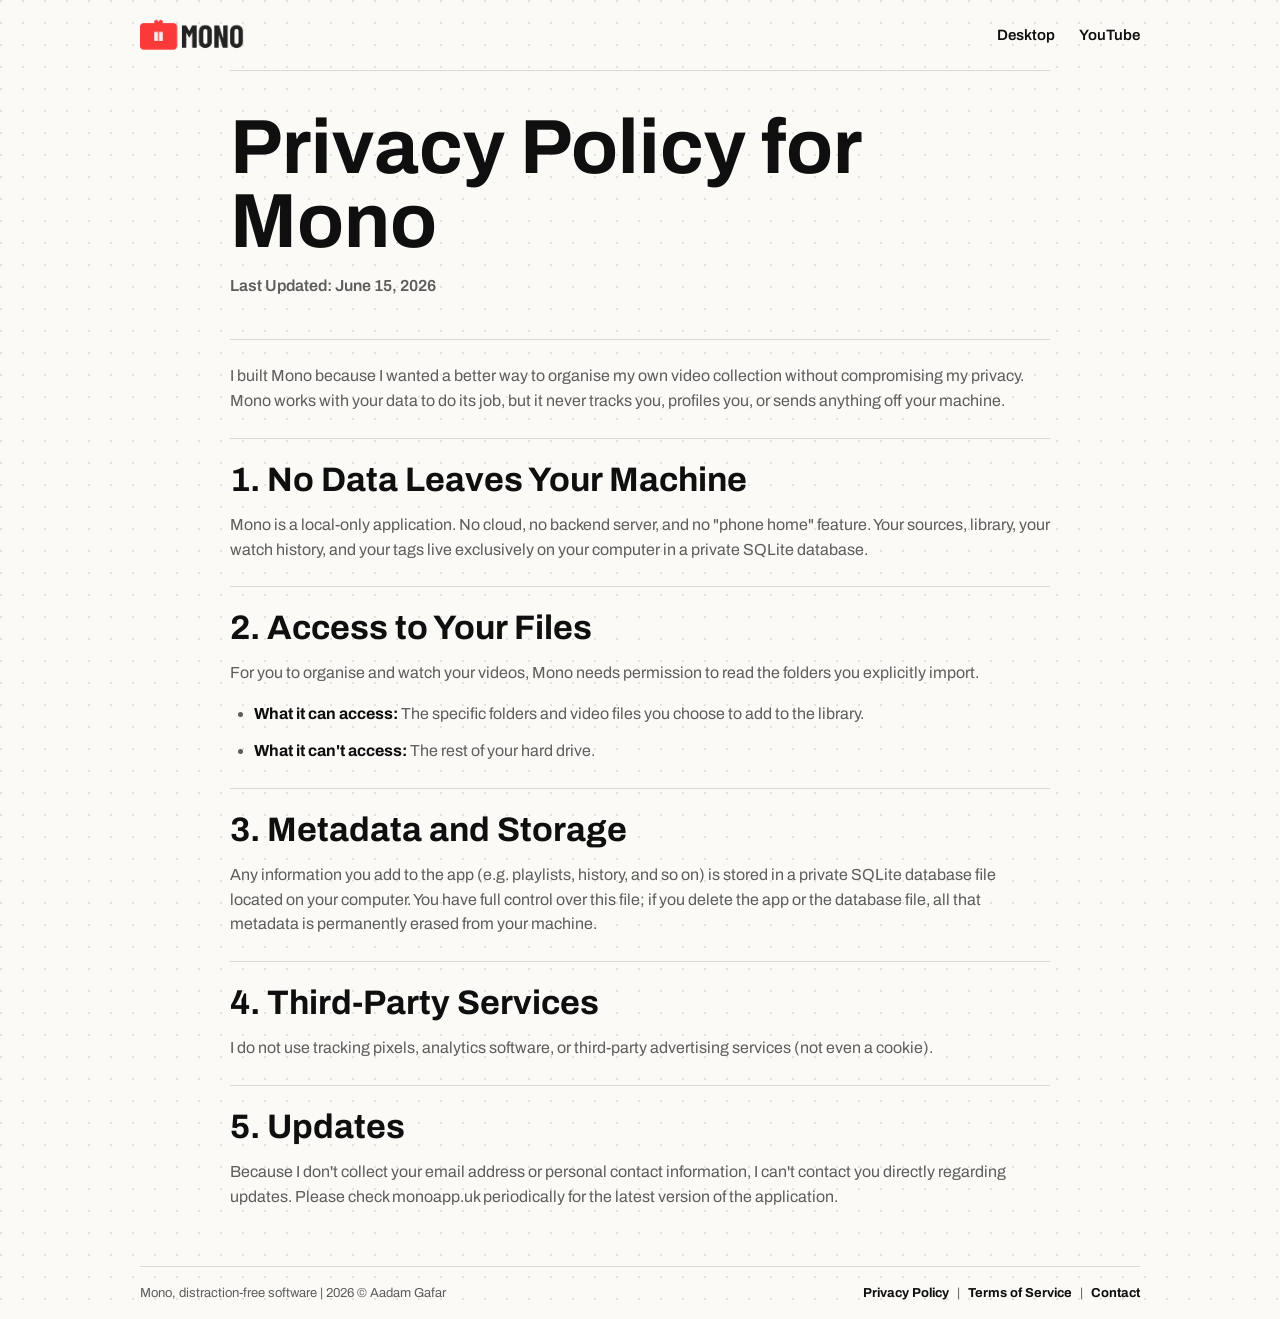
==== commit afe36d40: "New assets" ====
--- a/privacy.html
+++ b/privacy.html
@@ -14,14 +14,14 @@
   <link rel="preconnect" href="https://fonts.gstatic.com" crossorigin>
   <link href="https://fonts.googleapis.com/css2?family=Archivo:wght@400;500;600;700&display=swap" rel="stylesheet">
   <link rel="stylesheet" href="style.css">
-  <link rel="icon" type="image/svg+xml" href="art/icon.svg">
+  <link rel="icon" type="image/png" href="art/icon.png">
 </head>
 
 <body>
   <header class="site-header" aria-label="Site header">
     <nav class="navbar" aria-label="Primary">
       <a class="brand" href="index.html" aria-label="Mono home">
-        <img src="art/logo_dark_text.svg" alt="Mono" width="104" height="30">
+        <img src="art/logo_dark_text.png" alt="Mono" width="104" height="30">
       </a>
       <ul class="nav-links">
         <li><a href="index.html#desktop">Desktop</a></li>
--- a/style.css
+++ b/style.css
@@ -9,6 +9,14 @@
   --color-bg-soft: #fbfaf7;
   --color-red: #cd2424;
   --max-width: 1000px;
+
+  /* Spacing scale — every gap/padding on the page derives from these. */
+  --gutter: 32px;
+  --space-2xs: 8px;
+  --space-xs: 12px;
+  --space-sm: 16px;
+  --space-md: 24px;
+  --space-block: clamp(24px, 3.5vw, 40px);
 }
 
 html {
@@ -87,14 +95,8 @@
 }
 
 .site-header {
-  position: sticky;
-  top: 0;
-  z-index: 100;
   width: 100%;
-  border-bottom: 1px solid var(--color-line);
-  background: rgba(251, 250, 247, 0.72);
-  backdrop-filter: saturate(160%) blur(12px);
-  -webkit-backdrop-filter: saturate(160%) blur(12px);
+  background: transparent;
   animation: enter-soft 480ms cubic-bezier(0.2, 0.8, 0.2, 1) both;
 }
 
@@ -102,10 +104,10 @@
   display: flex;
   align-items: center;
   justify-content: space-between;
-  gap: 16px;
-  width: min(100% - 32px, var(--max-width));
+  gap: var(--space-sm);
+  width: min(100% - var(--gutter), var(--max-width));
   margin: 0 auto;
-  padding: 12px 0;
+  padding: var(--space-sm) 0;
 }
 
 .brand {
@@ -122,7 +124,7 @@
 .nav-links {
   display: flex;
   align-items: center;
-  gap: clamp(18px, 3vw, 34px);
+  gap: var(--space-md);
   margin: 0;
   padding: 0;
   list-style: none;
@@ -147,7 +149,7 @@
 
 h1 {
   max-width: 760px;
-  margin-bottom: 14px;
+  margin-bottom: var(--space-sm);
   font-size: clamp(42px, 6vw, 78px);
   font-weight: 700;
   line-height: 0.96;
@@ -155,7 +157,7 @@
 }
 
 h2 {
-  margin-bottom: 16px;
+  margin-bottom: var(--space-sm);
   font-size: clamp(32px, 4vw, 54px);
   font-weight: 700;
   line-height: 1;
@@ -168,9 +170,9 @@
   display: flex;
   flex-direction: column;
   align-items: center;
-  width: min(100% - 32px, var(--max-width));
+  width: min(100% - var(--gutter), var(--max-width));
   margin: 0 auto;
-  padding: clamp(52px, 8vw, 104px) 0 clamp(40px, 6vw, 72px);
+  padding: calc(var(--space-block) * 1.5) 0 var(--space-block);
   text-align: center;
 }
 
@@ -209,13 +211,13 @@
 .hero-mark {
   width: clamp(84px, 11vw, 120px);
   height: auto;
-  margin-bottom: clamp(16px, 2.2vw, 24px);
+  margin-bottom: var(--space-md);
   animation: enter-visual 640ms cubic-bezier(0.2, 0.8, 0.2, 1) both;
 }
 
 .hero h1 {
   max-width: 18ch;
-  margin-bottom: 14px;
+  margin-bottom: 0;
   animation: enter-soft 560ms cubic-bezier(0.2, 0.8, 0.2, 1) 90ms both;
 }
 
@@ -227,7 +229,7 @@
 .store-links {
   display: flex;
   flex-wrap: wrap;
-  gap: 12px;
+  gap: var(--space-xs);
 }
 
 .download-link {
@@ -267,7 +269,7 @@
   flex-direction: column;
   align-items: center;
   width: 100%;
-  margin-top: clamp(40px, 6vw, 88px);
+  margin-top: var(--space-block);
 }
 
 .beat-visual {
@@ -303,7 +305,7 @@
 .carousel {
   --carousel-interval: 5s;
   width: 100%;
-  margin-top: clamp(28px, 4vw, 48px);
+  margin-top: var(--space-block);
 }
 
 .carousel-track {
@@ -329,8 +331,8 @@
   display: flex;
   align-items: center;
   justify-content: center;
-  gap: 12px;
-  margin-top: clamp(20px, 3vw, 30px);
+  gap: var(--space-xs);
+  margin-top: var(--space-block);
 }
 
 .carousel-dots {
@@ -404,45 +406,40 @@
   display: flex;
   flex-direction: column;
   align-items: center;
-  width: min(100% - 32px, 860px);
+  width: min(100% - var(--gutter), 860px);
   margin: 0 auto;
   border-top: 1px solid var(--color-line);
-  padding: clamp(36px, 5vw, 60px) 0;
-  scroll-margin-top: 72px;
+  padding: var(--space-block) 0;
+  scroll-margin-top: var(--space-md);
   text-align: center;
   animation: draw-divider 500ms ease both;
 }
 
 .policy-page {
-  width: min(100% - 32px, 820px);
+  width: min(100% - var(--gutter), 820px);
   margin: 0 auto;
   border-top: 1px solid var(--color-line);
-  padding: 50px 0 56px;
+  padding: var(--space-block) 0;
   animation: draw-divider 500ms ease both;
 }
 
-.policy-page h1 {
-  margin-bottom: 12px;
-}
-
 .policy-updated {
-  margin-bottom: 34px;
+  margin-bottom: var(--space-block);
   color: var(--color-muted);
   font-weight: 600;
 }
 
 .policy-section {
   border-top: 1px solid var(--color-line);
-  padding: 22px 0 0;
+  padding: var(--space-md) 0 0;
   animation: enter-soft 560ms cubic-bezier(0.2, 0.8, 0.2, 1) both;
 }
 
 .policy-section + .policy-section {
-  margin-top: 22px;
+  margin-top: var(--space-md);
 }
 
 .policy-section h2 {
-  margin-bottom: 12px;
   font-size: clamp(24px, 3vw, 34px);
 }
 
@@ -452,9 +449,9 @@
 
 .policy-list {
   display: grid;
-  gap: 10px;
-  margin: 14px 0 0;
-  padding-left: 20px;
+  gap: var(--space-xs);
+  margin: var(--space-sm) 0 0;
+  padding-left: var(--space-md);
   color: var(--color-muted);
 }
 
@@ -478,18 +475,18 @@
 
 .product-download {
   justify-content: center;
-  margin-top: clamp(40px, 6vw, 88px);
+  margin-top: var(--space-block);
 }
 
 .site-footer {
   display: flex;
   align-items: center;
   justify-content: space-between;
-  gap: 16px;
-  width: min(100% - 32px, var(--max-width));
+  gap: var(--space-sm);
+  width: min(100% - var(--gutter), var(--max-width));
   margin: auto auto 0;
   border-top: 1px solid var(--color-line);
-  padding: 18px 0;
+  padding: var(--space-sm) 0;
   color: var(--color-muted);
   font-size: 13px;
   animation: enter-soft 520ms cubic-bezier(0.2, 0.8, 0.2, 1) 440ms both;
@@ -502,7 +499,7 @@
 .footer-links {
   display: inline-flex;
   align-items: center;
-  gap: 8px;
+  gap: var(--space-2xs);
   color: var(--color-muted);
 }
 
@@ -531,11 +528,8 @@
 }
 
 @media (max-width: 560px) {
-  .navbar,
-  .site-footer,
-  .product-section,
-  .policy-page {
-    width: min(100% - 24px, var(--max-width));
+  :root {
+    --gutter: 24px;
   }
 
   .download-link {
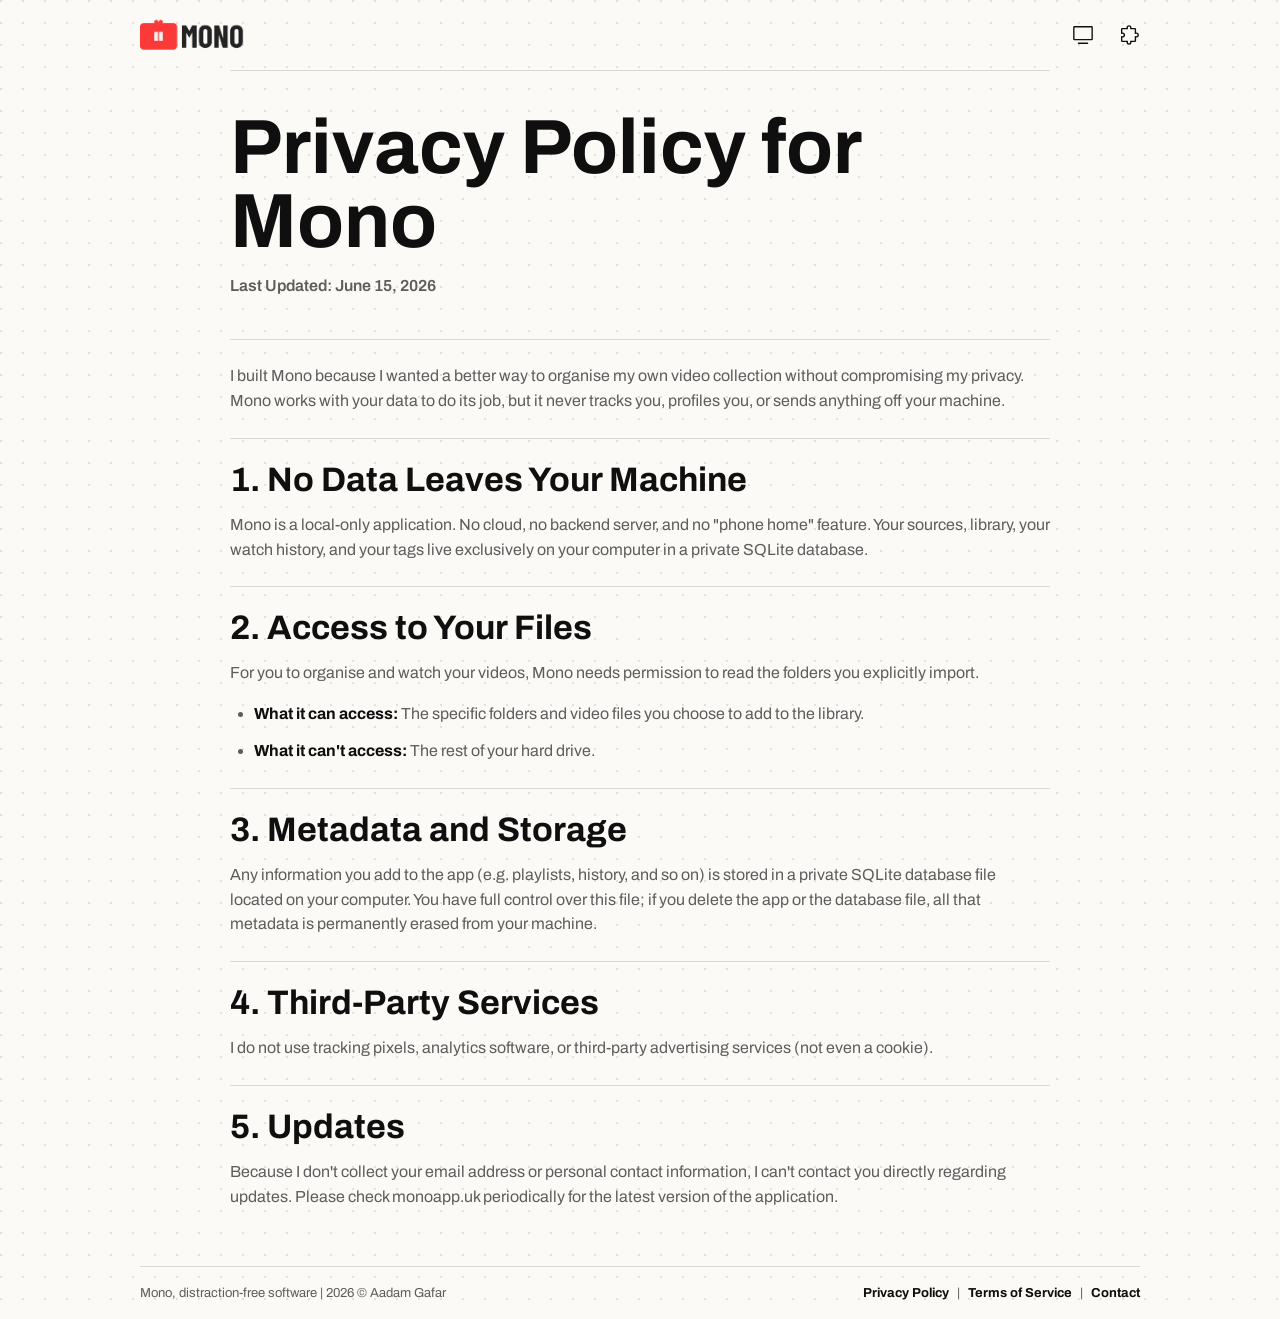
==== commit 9ae44736: "Replace text with icons" ====
--- a/privacy.html
+++ b/privacy.html
@@ -24,8 +24,8 @@
         <img src="art/logo_dark_text.png" alt="Mono" width="104" height="30">
       </a>
       <ul class="nav-links">
-        <li><a href="index.html#desktop">Desktop</a></li>
-        <li><a href="index.html#youtube">YouTube</a></li>
+        <li><a href="index.html#desktop" aria-label="Mono for Desktop" title="Mono for Desktop"><span class="nav-icon nav-icon-desktop"></span></a></li>
+        <li><a href="index.html#youtube" aria-label="Mono for YouTube" title="Mono for YouTube"><span class="nav-icon nav-icon-youtube"></span></a></li>
       </ul>
     </nav>
   </header>
--- a/style.css
+++ b/style.css
@@ -131,13 +131,31 @@
 }
 
 .nav-links a {
-  font-size: 15px;
-  font-weight: 600;
+  display: block;
   color: var(--color-text);
 }
 
 .nav-links a:hover {
   color: var(--color-red);
+}
+
+.nav-icon {
+  display: block;
+  width: 22px;
+  height: 22px;
+  background-color: currentColor;
+  -webkit-mask: center / contain no-repeat;
+  mask: center / contain no-repeat;
+}
+
+.nav-icon-desktop {
+  -webkit-mask-image: url("art/computer.svg");
+  mask-image: url("art/computer.svg");
+}
+
+.nav-icon-youtube {
+  -webkit-mask-image: url("art/puzzle.svg");
+  mask-image: url("art/puzzle.svg");
 }
 
 h1,
